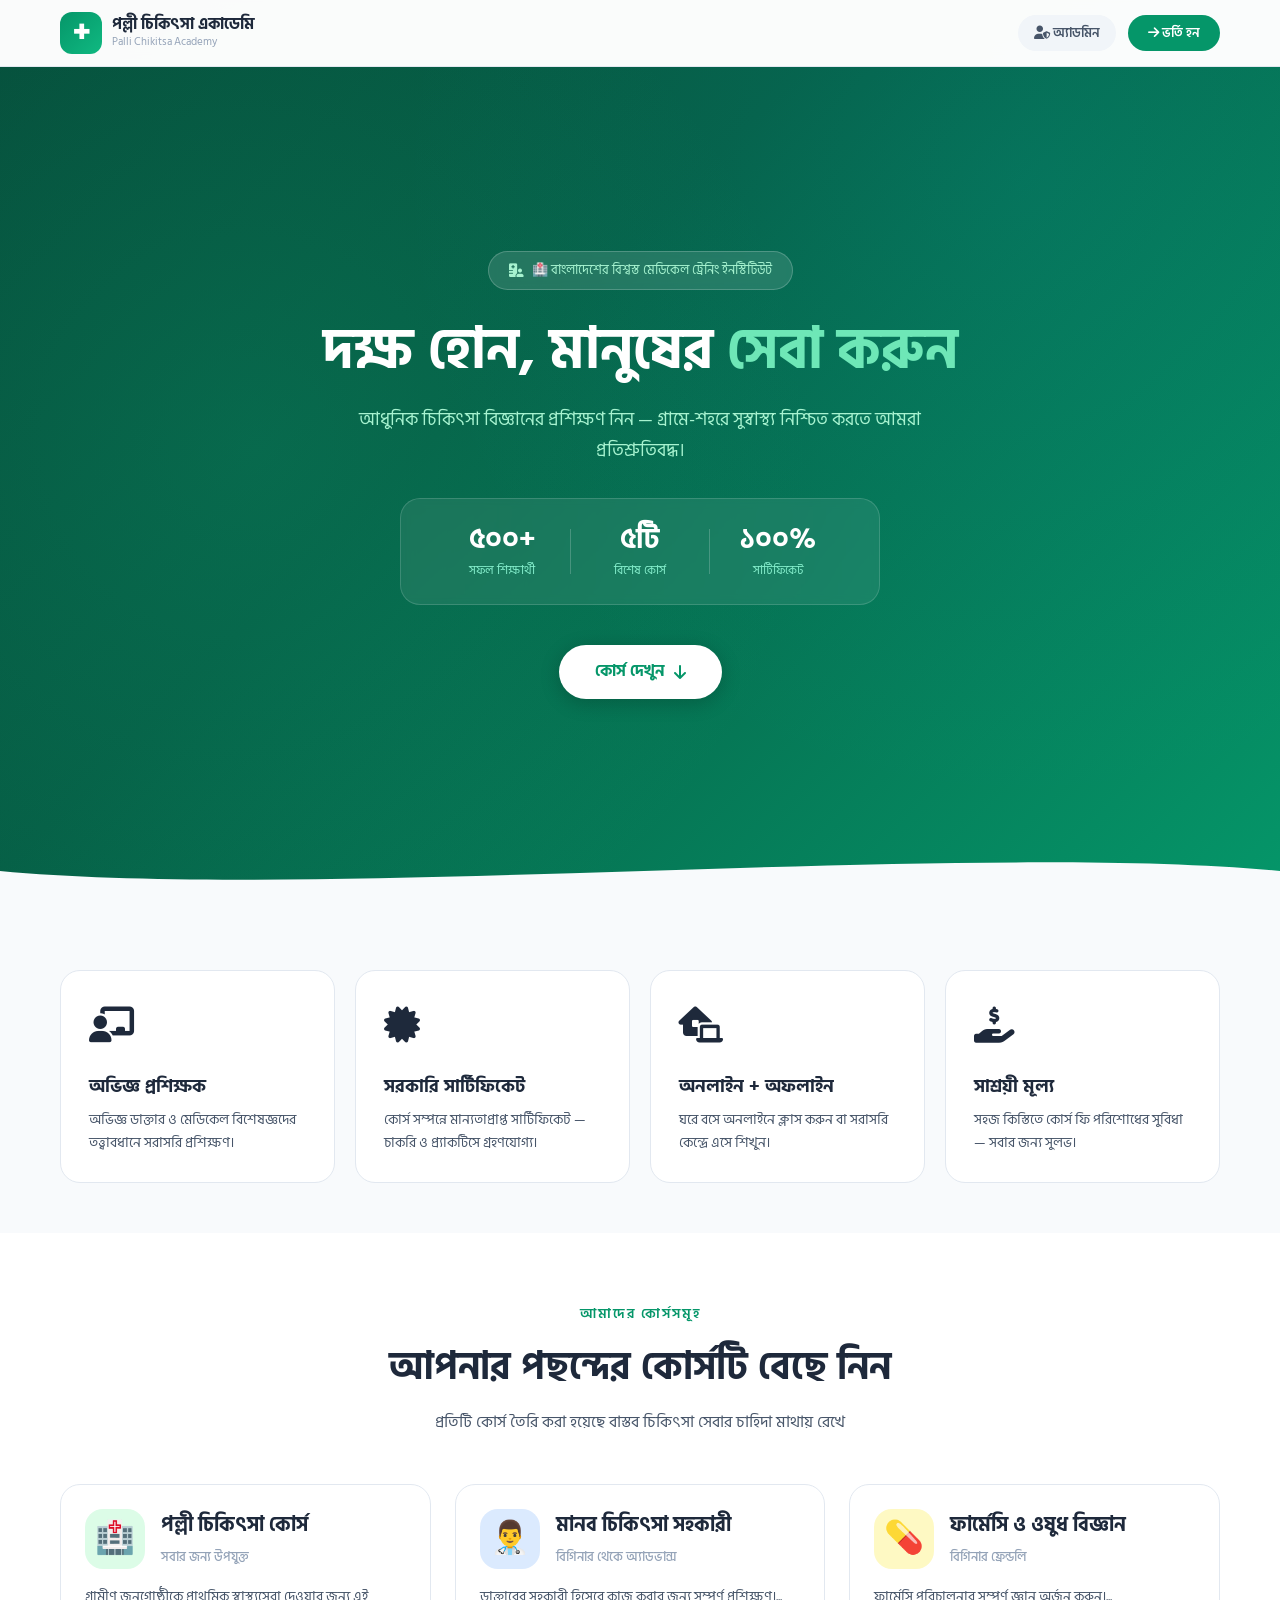
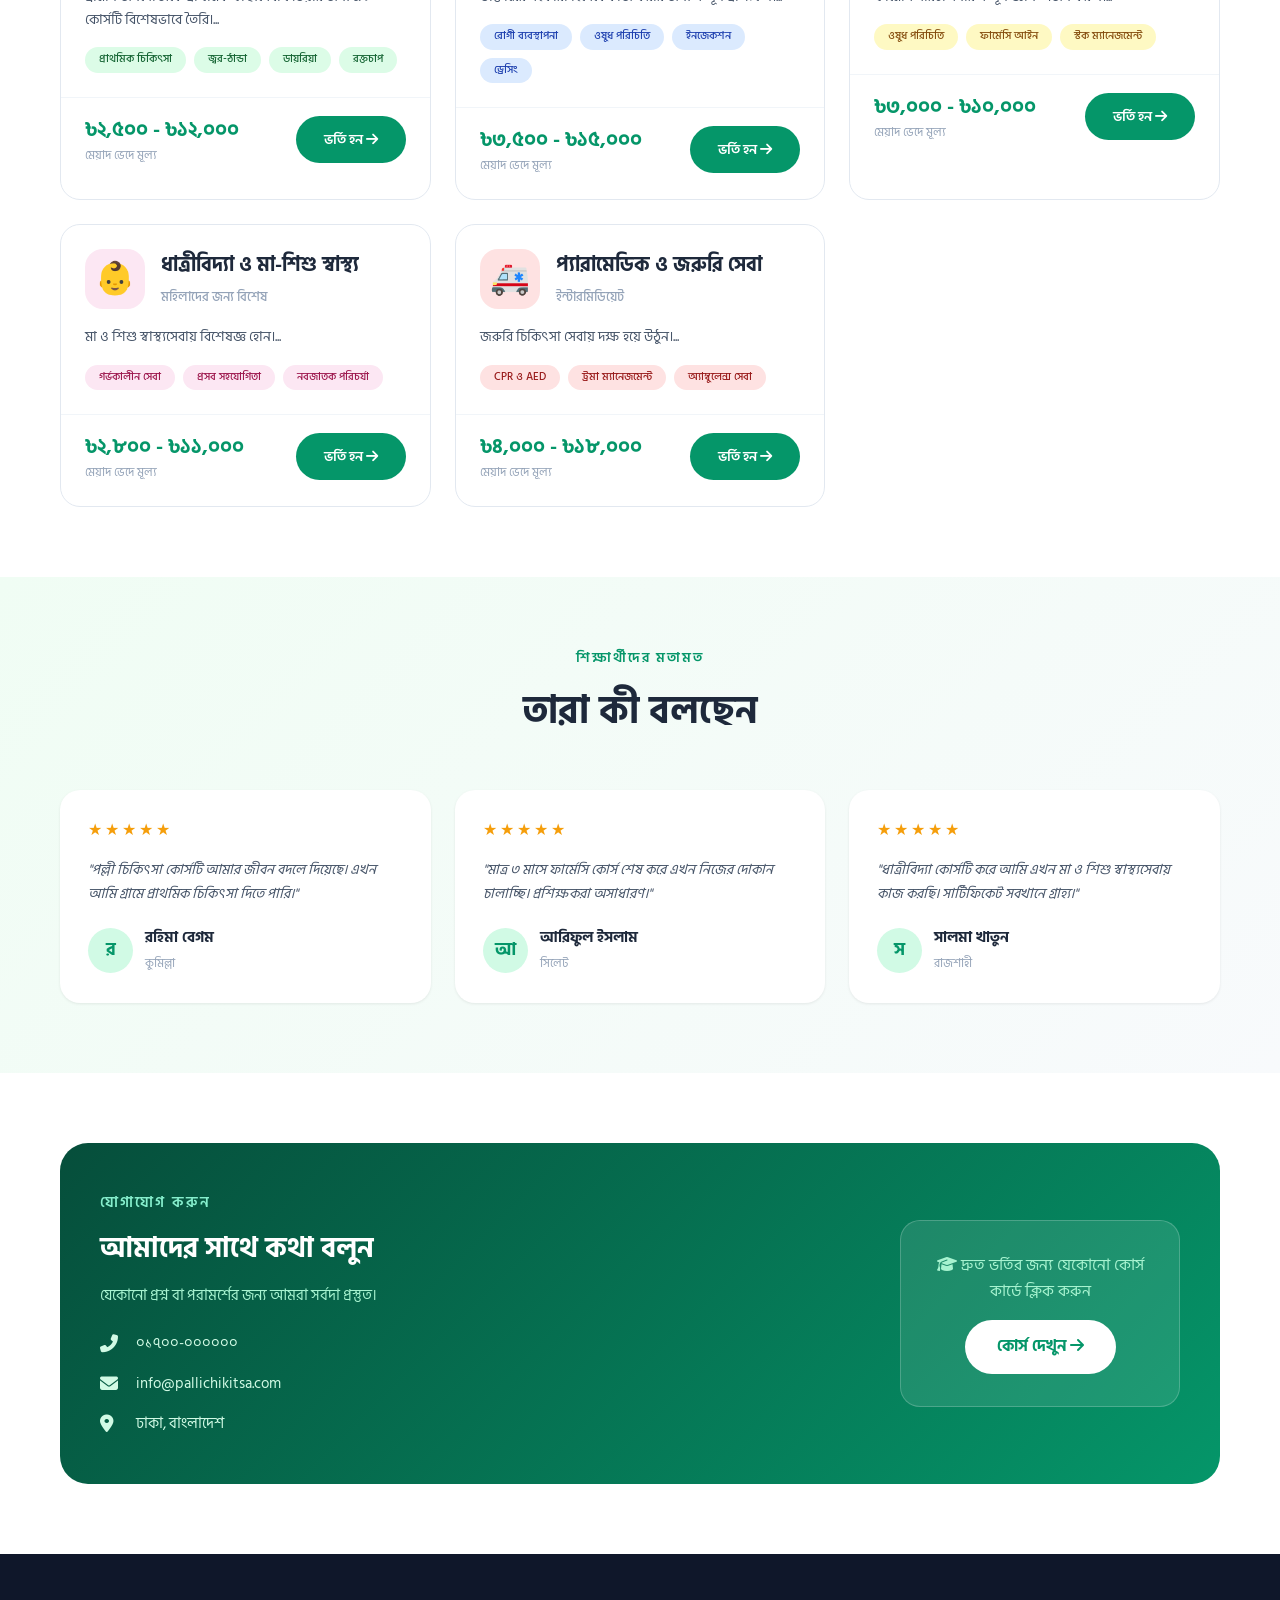
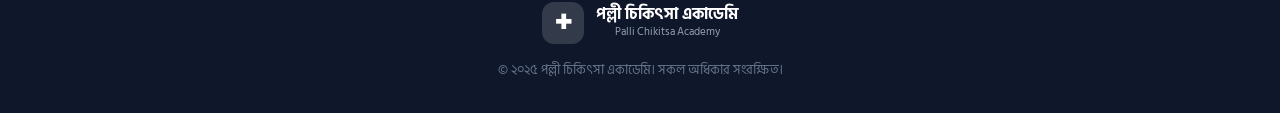
==== index.html @ 999f8461 "Update index.html" ====
<!DOCTYPE html>
<html lang="bn">
<head>
    <meta charset="UTF-8">
    <meta name="viewport" content="width=device-width, initial-scale=1.0, user-scalable=yes">
    <meta name="description" content="পল্লী চিকিৎসা একাডেমি — প্রফেশনাল মেডিকেল ট্রেনিং কোর্স">
    <title id="siteTitle">পল্লী চিকিৎসা একাডেমি | মেডিকেল ট্রেনিং কোর্স</title>
    <link rel="preconnect" href="https://fonts.googleapis.com">
    <link rel="preconnect" href="https://fonts.gstatic.com" crossorigin>
    <link href="https://fonts.googleapis.com/css2?family=Hind+Siliguri:wght@300;400;500;600;700&display=swap" rel="stylesheet">
    <link rel="stylesheet" href="https://cdnjs.cloudflare.com/ajax/libs/font-awesome/6.5.1/css/all.min.css">
    <style>
        * {
            margin: 0;
            padding: 0;
            box-sizing: border-box;
        }

        html {
            scroll-behavior: smooth;
        }

        body {
            font-family: 'Hind Siliguri', sans-serif;
            background: #f8fafc;
            color: #1e293b;
            line-height: 1.6;
        }

        :root {
            --primary: #059669;
            --primary-dark: #047857;
            --primary-light: #d1fae5;
            --accent: #0891b2;
            --text: #1e293b;
            --text-2: #475569;
            --text-3: #94a3b8;
            --border: #e2e8f0;
            --bg: #f8fafc;
            --white: #ffffff;
            --shadow-sm: 0 1px 3px rgba(0, 0, 0, 0.08);
            --shadow: 0 4px 16px rgba(0, 0, 0, 0.08);
            --shadow-lg: 0 16px 48px rgba(0, 0, 0, 0.12);
            --radius: 20px;
            --radius-sm: 12px;
        }

        .container {
            max-width: 1200px;
            margin: 0 auto;
            padding: 0 20px;
        }

        .nav {
            position: fixed;
            top: 0;
            left: 0;
            right: 0;
            z-index: 1000;
            background: rgba(255, 255, 255, 0.98);
            backdrop-filter: blur(12px);
            border-bottom: 1px solid var(--border);
            transition: all 0.3s;
        }

        .nav.scrolled {
            box-shadow: var(--shadow);
        }

        .nav-inner {
            max-width: 1200px;
            margin: 0 auto;
            padding: 12px 20px;
            display: flex;
            align-items: center;
            justify-content: space-between;
        }

        .nav-logo {
            display: flex;
            align-items: center;
            gap: 10px;
        }

        .logo-icon {
            width: 42px;
            height: 42px;
            background: linear-gradient(135deg, var(--primary), var(--primary-dark));
            color: #fff;
            border-radius: 12px;
            display: flex;
            align-items: center;
            justify-content: center;
            font-size: 20px;
            font-weight: 700;
        }

        .logo-title {
            font-size: 16px;
            font-weight: 700;
            color: var(--text);
            line-height: 1.2;
        }

        .logo-sub {
            font-size: 11px;
            color: var(--text-3);
        }

        .nav-buttons {
            display: flex;
            gap: 12px;
            align-items: center;
        }

        .admin-link {
            background: #f1f5f9;
            color: #475569;
            padding: 8px 16px;
            border-radius: 40px;
            font-size: 13px;
            font-weight: 600;
            transition: all 0.2s;
            text-decoration: none;
        }

        .admin-link:hover {
            background: #e2e8f0;
        }

        .nav-cta {
            background: var(--primary);
            color: #fff;
            padding: 8px 20px;
            border-radius: 40px;
            font-size: 13px;
            font-weight: 600;
            transition: all 0.2s;
            text-decoration: none;
        }

        .nav-cta:hover {
            background: var(--primary-dark);
            transform: translateY(-2px);
        }

        .hero {
            position: relative;
            background: linear-gradient(135deg, #064e3b 0%, #065f46 40%, var(--primary) 100%);
            padding: 130px 0 80px;
            overflow: hidden;
            min-height: 100vh;
            display: flex;
            align-items: center;
        }

        .hero-bg {
            position: absolute;
            inset: 0;
            background-image: radial-gradient(circle at 20% 50%, rgba(16, 185, 129, 0.15) 0%, transparent 50%),
                              radial-gradient(circle at 80% 20%, rgba(6, 182, 212, 0.1) 0%, transparent 50%);
        }

        .hero-content {
            position: relative;
            z-index: 1;
            text-align: center;
        }

        .hero-badge {
            display: inline-flex;
            align-items: center;
            gap: 8px;
            background: rgba(255, 255, 255, 0.12);
            color: #a7f3d0;
            font-size: 13px;
            padding: 8px 20px;
            border-radius: 50px;
            border: 1px solid rgba(255, 255, 255, 0.2);
            margin-bottom: 28px;
            backdrop-filter: blur(4px);
        }

        .hero-title {
            font-size: clamp(32px, 8vw, 56px);
            font-weight: 700;
            color: #fff;
            line-height: 1.2;
            margin-bottom: 20px;
        }

        .highlight {
            color: #6ee7b7;
            position: relative;
            display: inline-block;
        }

        .hero-desc {
            font-size: clamp(16px, 2.5vw, 18px);
            color: #a7f3d0;
            max-width: 600px;
            margin: 0 auto 32px;
            line-height: 1.7;
        }

        .hero-stats {
            display: flex;
            align-items: center;
            justify-content: center;
            gap: 0;
            margin-bottom: 40px;
            background: rgba(255, 255, 255, 0.08);
            border: 1px solid rgba(255, 255, 255, 0.15);
            border-radius: var(--radius);
            padding: 24px 32px;
            max-width: 480px;
            margin-left: auto;
            margin-right: auto;
            backdrop-filter: blur(4px);
        }

        .stat {
            text-align: center;
            flex: 1;
        }

        .stat-num {
            display: block;
            font-size: 28px;
            font-weight: 800;
            color: #fff;
            line-height: 1.2;
        }

        .stat-label {
            display: block;
            font-size: 12px;
            color: #86efcd;
            margin-top: 4px;
        }

        .stat-divider {
            width: 1px;
            height: 45px;
            background: rgba(255, 255, 255, 0.2);
        }

        .btn-hero {
            display: inline-flex;
            align-items: center;
            gap: 10px;
            background: #fff;
            color: var(--primary-dark);
            padding: 14px 36px;
            border-radius: 50px;
            font-size: 16px;
            font-weight: 700;
            transition: all 0.3s;
            box-shadow: 0 4px 20px rgba(0, 0, 0, 0.2);
            text-decoration: none;
        }

        .btn-hero:hover {
            transform: translateY(-3px);
            box-shadow: 0 8px 32px rgba(0, 0, 0, 0.25);
        }

        .hero-wave {
            position: absolute;
            bottom: -1px;
            left: 0;
            right: 0;
        }

        .hero-wave svg {
            display: block;
            width: 100%;
            height: 60px;
        }

        .why-section {
            background: #f8fafc;
            padding: 70px 0 50px;
        }

        .why-grid {
            display: grid;
            grid-template-columns: repeat(2, 1fr);
            gap: 20px;
        }

        .why-card {
            background: var(--white);
            border: 1px solid var(--border);
            border-radius: var(--radius);
            padding: 28px;
            transition: all 0.3s;
        }

        .why-card:hover {
            transform: translateY(-5px);
            box-shadow: var(--shadow);
            border-color: var(--primary-light);
        }

        .why-icon {
            font-size: 36px;
            margin-bottom: 16px;
        }

        .why-card h3 {
            font-size: 18px;
            font-weight: 700;
            margin-bottom: 8px;
        }

        .why-card p {
            font-size: 14px;
            color: var(--text-2);
            line-height: 1.6;
        }

        .courses-section {
            padding: 70px 0;
            background: var(--white);
        }

        .section-header {
            text-align: center;
            margin-bottom: 48px;
        }

        .section-label {
            font-size: 14px;
            font-weight: 600;
            color: var(--primary);
            text-transform: uppercase;
            letter-spacing: 2px;
            margin-bottom: 12px;
        }

        .section-title {
            font-size: clamp(28px, 5vw, 38px);
            font-weight: 700;
            color: var(--text);
            margin-bottom: 12px;
        }

        .section-desc {
            font-size: 16px;
            color: var(--text-2);
            max-width: 550px;
            margin: 0 auto;
        }

        .courses-grid {
            display: grid;
            grid-template-columns: 1fr;
            gap: 24px;
        }

        .course-card {
            background: var(--white);
            border: 1px solid var(--border);
            border-radius: var(--radius);
            overflow: hidden;
            transition: all 0.3s;
            cursor: pointer;
            position: relative;
        }

        .course-card:hover {
            transform: translateY(-6px);
            box-shadow: var(--shadow-lg);
            border-color: var(--primary);
        }

        .cc-top {
            padding: 24px 24px 0;
            display: flex;
            align-items: flex-start;
            gap: 16px;
        }

        .cc-icon {
            width: 60px;
            height: 60px;
            border-radius: 18px;
            display: flex;
            align-items: center;
            justify-content: center;
            font-size: 32px;
            flex-shrink: 0;
        }

        .cc-info h3 {
            font-size: 20px;
            font-weight: 700;
            margin-bottom: 6px;
        }

        .cc-level {
            font-size: 13px;
            color: var(--text-3);
            font-weight: 500;
        }

        .cc-body {
            padding: 16px 24px;
        }

        .cc-desc {
            font-size: 14px;
            color: var(--text-2);
            line-height: 1.65;
            margin-bottom: 16px;
        }

        .cc-tags {
            display: flex;
            flex-wrap: wrap;
            gap: 8px;
            margin-bottom: 8px;
        }

        .cc-tag {
            font-size: 11px;
            font-weight: 500;
            padding: 4px 14px;
            border-radius: 50px;
        }

        .cc-footer {
            padding: 16px 24px 24px;
            display: flex;
            align-items: center;
            justify-content: space-between;
            border-top: 1px solid #f1f5f9;
        }

        .cc-price {
            font-size: 20px;
            font-weight: 800;
            color: var(--primary-dark);
        }

        .cc-price-range {
            font-size: 12px;
            color: var(--text-3);
        }

        .cc-enroll {
            background: var(--primary);
            color: #fff;
            border: none;
            padding: 12px 28px;
            border-radius: 50px;
            font-size: 14px;
            font-weight: 600;
            cursor: pointer;
            font-family: inherit;
            transition: all 0.2s;
        }

        .cc-enroll:hover {
            background: var(--primary-dark);
            transform: scale(1.02);
        }

        .testimonials-section {
            background: linear-gradient(135deg, #f0fdf4, #f8fafc);
            padding: 70px 0;
        }

        .testimonials-grid {
            display: grid;
            grid-template-columns: 1fr;
            gap: 24px;
        }

        .tcard {
            background: var(--white);
            border-radius: var(--radius);
            padding: 28px;
            box-shadow: var(--shadow-sm);
            transition: all 0.3s;
        }

        .tcard:hover {
            transform: translateY(-3px);
            box-shadow: var(--shadow);
        }

        .tcard-stars {
            color: #f59e0b;
            font-size: 16px;
            margin-bottom: 14px;
            letter-spacing: 3px;
        }

        .tcard p {
            font-size: 14px;
            color: var(--text-2);
            line-height: 1.7;
            margin-bottom: 20px;
            font-style: italic;
        }

        .tcard-author {
            display: flex;
            align-items: center;
            gap: 12px;
        }

        .tcard-avatar {
            width: 45px;
            height: 45px;
            background: var(--primary-light);
            color: var(--primary-dark);
            border-radius: 50%;
            display: flex;
            align-items: center;
            justify-content: center;
            font-size: 18px;
            font-weight: 700;
        }

        .tcard-author b {
            display: block;
            font-size: 15px;
            color: var(--text);
        }

        .tcard-author span {
            font-size: 12px;
            color: var(--text-3);
        }

        .contact-section {
            padding: 70px 0;
            background: var(--white);
        }

        .contact-box {
            background: linear-gradient(135deg, #064e3b, var(--primary));
            border-radius: 28px;
            padding: 48px 40px;
            display: flex;
            flex-direction: column;
            gap: 32px;
        }

        .contact-info h2 {
            font-size: 28px;
            font-weight: 700;
            color: #fff;
            margin: 12px 0 12px;
        }

        .contact-info > p {
            font-size: 15px;
            color: #a7f3d0;
        }

        .contact-items {
            margin-top: 24px;
            display: flex;
            flex-direction: column;
            gap: 16px;
        }

        .contact-item {
            display: flex;
            align-items: center;
            gap: 12px;
            color: #d1fae5;
            font-size: 15px;
        }

        .contact-item i {
            width: 24px;
            font-size: 18px;
        }

        .contact-form-box {
            background: rgba(255, 255, 255, 0.1);
            border: 1px solid rgba(255, 255, 255, 0.2);
            border-radius: var(--radius);
            padding: 32px;
            text-align: center;
        }

        .contact-form-box p {
            color: #a7f3d0;
            margin-bottom: 16px;
        }

        .btn-contact {
            display: inline-block;
            background: #fff;
            color: var(--primary-dark);
            padding: 14px 32px;
            border-radius: 50px;
            font-size: 16px;
            font-weight: 700;
            transition: all 0.2s;
            text-decoration: none;
        }

        .btn-contact:hover {
            transform: scale(1.03);
            box-shadow: 0 4px 12px rgba(0,0,0,0.15);
        }

        .footer {
            background: #0f172a;
            padding: 48px 0 32px;
            text-align: center;
        }

        .footer-logo {
            display: flex;
            align-items: center;
            justify-content: center;
            gap: 12px;
            margin-bottom: 16px;
        }

        .footer-copy {
            font-size: 13px;
            color: #64748b;
        }

        .modal-overlay {
            display: none;
            position: fixed;
            inset: 0;
            background: rgba(15, 23, 42, 0.75);
            z-index: 99999;
            align-items: center;
            justify-content: center;
            backdrop-filter: blur(5px);
        }

        .modal-overlay.active {
            display: flex;
        }

        .modal-box {
            background: var(--white);
            border-radius: 32px;
            width: 90%;
            max-width: 550px;
            max-height: 90vh;
            overflow-y: auto;
            animation: slideUp 0.3s cubic-bezier(0.34, 1.56, 0.64, 1);
        }

        @keyframes slideUp {
            from {
                opacity: 0;
                transform: translateY(50px);
            }
            to {
                opacity: 1;
                transform: translateY(0);
            }
        }

        .modal-close {
            position: sticky;
            top: 12px;
            float: right;
            margin: 12px 12px 0 0;
            background: #f1f5f9;
            border: none;
            width: 36px;
            height: 36px;
            border-radius: 50%;
            cursor: pointer;
            font-size: 16px;
            display: flex;
            align-items: center;
            justify-content: center;
        }

        .modal-header {
            display: flex;
            align-items: center;
            gap: 16px;
            padding: 20px 24px 0;
        }

        .modal-icon {
            width: 56px;
            height: 56px;
            border-radius: 18px;
            display: flex;
            align-items: center;
            justify-content: center;
            font-size: 30px;
        }

        .modal-header h2 {
            font-size: 20px;
            font-weight: 700;
        }

        .modal-header p {
            font-size: 13px;
            color: var(--text-3);
        }

        .modal-body {
            padding: 0 24px 28px;
        }

        .modal-detail {
            background: #f0fdf4;
            border: 1px solid #bbf7d0;
            border-radius: 20px;
            padding: 20px;
            margin-bottom: 24px;
        }

        .md-desc {
            font-size: 14px;
            line-height: 1.7;
            margin-bottom: 16px;
        }

        .md-stats {
            display: grid;
            grid-template-columns: 1fr 1fr;
            gap: 12px;
            margin-bottom: 16px;
        }

        .md-stat {
            background: white;
            border-radius: 14px;
            padding: 10px 14px;
        }

        .md-stat label {
            font-size: 11px;
            color: var(--text-3);
            display: block;
        }

        .md-stat span {
            font-size: 14px;
            font-weight: 600;
        }

        .plan-selector {
            margin: 16px 0;
        }

        .plan-selector label {
            font-size: 14px;
            font-weight: 600;
            display: block;
            margin-bottom: 8px;
        }

        .plan-dropdown {
            width: 100%;
            padding: 14px;
            border: 1.5px solid var(--border);
            border-radius: 16px;
            font-family: inherit;
            font-size: 14px;
        }

        .plan-dropdown:focus {
            border-color: var(--primary);
            outline: none;
        }

        .price-highlight {
            background: var(--primary-light);
            padding: 8px 16px;
            border-radius: 40px;
            font-size: 13px;
            font-weight: 600;
            color: var(--primary-dark);
            display: inline-block;
            margin-top: 10px;
        }

        .md-topics {
            display: flex;
            flex-wrap: wrap;
            gap: 8px;
            margin-top: 12px;
        }

        .md-topic {
            font-size: 11px;
            font-weight: 500;
            padding: 4px 14px;
            border-radius: 50px;
            background: #dcfce7;
            color: #166534;
        }

        .form-heading {
            font-size: 18px;
            font-weight: 700;
            margin-bottom: 20px;
            padding-bottom: 12px;
            border-bottom: 2px solid var(--border);
        }

        .form-grid {
            display: grid;
            grid-template-columns: 1fr 1fr;
            gap: 14px;
        }

        .fg {
            margin-bottom: 16px;
        }

        .fg label {
            display: block;
            font-size: 13px;
            font-weight: 600;
            margin-bottom: 6px;
        }

        .req {
            color: #ef4444;
        }

        .fg input, .fg select, .fg textarea {
            width: 100%;
            padding: 12px 16px;
            border: 1.5px solid var(--border);
            border-radius: 14px;
            font-family: inherit;
            font-size: 14px;
            transition: all 0.2s;
        }

        .fg input:focus, .fg select:focus, .fg textarea:focus {
            border-color: var(--primary);
            outline: none;
            box-shadow: 0 0 0 3px rgba(5, 150, 105, 0.1);
        }

        .fg textarea {
            height: 90px;
            resize: vertical;
        }

        .btn-submit {
            width: 100%;
            padding: 14px;
            background: linear-gradient(135deg, var(--primary), var(--primary-dark));
            color: white;
            border: none;
            border-radius: 40px;
            font-size: 16px;
            font-weight: 700;
            cursor: pointer;
            transition: all 0.2s;
            margin-top: 8px;
        }

        .btn-submit:hover {
            transform: translateY(-1px);
            box-shadow: 0 4px 12px rgba(5, 150, 105, 0.3);
        }

        .form-note {
            font-size: 12px;
            color: var(--text-3);
            text-align: center;
            margin-top: 12px;
        }

        .modal-success {
            display: none;
            text-align: center;
            padding: 48px 24px;
        }

        .success-circle {
            width: 80px;
            height: 80px;
            background: #dcfce7;
            border-radius: 50%;
            margin: 0 auto 20px;
            display: flex;
            align-items: center;
            justify-content: center;
            font-size: 40px;
            color: var(--primary);
        }

        .modal-success h3 {
            font-size: 24px;
            font-weight: 700;
            margin-bottom: 12px;
        }

        .btn-close-success {
            margin-top: 24px;
            padding: 12px 32px;
            background: var(--primary);
            color: white;
            border: none;
            border-radius: 40px;
            cursor: pointer;
            font-weight: 600;
        }

        @media (min-width: 640px) {
            .why-grid { grid-template-columns: repeat(2, 1fr); }
            .courses-grid { grid-template-columns: repeat(2, 1fr); }
            .testimonials-grid { grid-template-columns: repeat(2, 1fr); }
        }

        @media (min-width: 1024px) {
            .why-grid { grid-template-columns: repeat(4, 1fr); }
            .courses-grid { grid-template-columns: repeat(3, 1fr); }
            .testimonials-grid { grid-template-columns: repeat(3, 1fr); }
            .contact-box { flex-direction: row; align-items: center; }
            .contact-info { flex: 1; }
            .contact-form-box { flex: 0 0 280px; }
        }

        @keyframes fadeInUp {
            from {
                opacity: 0;
                transform: translateY(30px);
            }
            to {
                opacity: 1;
                transform: translateY(0);
            }
        }

        .course-card {
            animation: fadeInUp 0.5s ease forwards;
        }
    </style>
</head>
<body>

    <nav class="nav" id="nav">
        <div class="nav-inner">
            <div class="nav-logo">
                <div class="logo-icon" id="logoIcon">✚</div>
                <div>
                    <div class="logo-title" id="siteNameBn">পল্লী চিকিৎসা একাডেমি</div>
                    <div class="logo-sub" id="siteNameEn">Palli Chikitsa Academy</div>
                </div>
            </div>
            <div class="nav-buttons">
                <a href="admin.html" class="admin-link"><i class="fas fa-user-shield"></i> অ্যাডমিন</a>
                <a href="#courses" class="nav-cta"><i class="fas fa-arrow-right"></i> ভর্তি হন</a>
            </div>
        </div>
    </nav>

    <section class="hero" id="heroSection">
        <div class="hero-bg"></div>
        <div class="container hero-content">
            <div class="hero-badge" id="heroBadge">
                <i class="fas fa-hospital-user"></i> 🏥 বাংলাদেশের বিশ্বস্ত মেডিকেল ট্রেনিং ইনস্টিটিউট
            </div>
            <h1 class="hero-title" id="heroTitle">দক্ষ হোন, মানুষের <span class="highlight" id="heroHighlight">সেবা করুন</span></h1>
            <p class="hero-desc" id="heroDesc">আধুনিক চিকিৎসা বিজ্ঞানের প্রশিক্ষণ নিন — গ্রামে-শহরে সুস্বাস্থ্য নিশ্চিত করতে আমরা প্রতিশ্রুতিবদ্ধ।</p>
            <div class="hero-stats">
                <div class="stat"><span class="stat-num" id="statStudents">৫০০+</span><span class="stat-label">সফল শিক্ষার্থী</span></div>
                <div class="stat-divider"></div>
                <div class="stat"><span class="stat-num" id="statCoursesCount">৫টি</span><span class="stat-label">বিশেষ কোর্স</span></div>
                <div class="stat-divider"></div>
                <div class="stat"><span class="stat-num" id="statCertificate">১০০%</span><span class="stat-label">সার্টিফিকেট</span></div>
            </div>
            <a href="#courses" class="btn-hero">কোর্স দেখুন <i class="fas fa-arrow-down"></i></a>
        </div>
        <div class="hero-wave">
            <svg viewBox="0 0 1440 80" preserveAspectRatio="none">
                <path d="M0,40 C360,80 1080,0 1440,40 L1440,80 L0,80 Z" fill="#f8fafc"></path>
            </svg>
        </div>
    </section>

    <section class="why-section">
        <div class="container">
            <div class="why-grid">
                <div class="why-card"><div class="why-icon"><i class="fas fa-chalkboard-user"></i></div><h3>অভিজ্ঞ প্রশিক্ষক</h3><p>অভিজ্ঞ ডাক্তার ও মেডিকেল বিশেষজ্ঞদের তত্ত্বাবধানে সরাসরি প্রশিক্ষণ।</p></div>
                <div class="why-card"><div class="why-icon"><i class="fas fa-certificate"></i></div><h3>সরকারি সার্টিফিকেট</h3><p>কোর্স সম্পন্নে মান্যতাপ্রাপ্ত সার্টিফিকেট — চাকরি ও প্র্যাকটিসে গ্রহণযোগ্য।</p></div>
                <div class="why-card"><div class="why-icon"><i class="fas fa-laptop-house"></i></div><h3>অনলাইন + অফলাইন</h3><p>ঘরে বসে অনলাইনে ক্লাস করুন বা সরাসরি কেন্দ্রে এসে শিখুন।</p></div>
                <div class="why-card"><div class="why-icon"><i class="fas fa-hand-holding-usd"></i></div><h3>সাশ্রয়ী মূল্য</h3><p>সহজ কিস্তিতে কোর্স ফি পরিশোধের সুবিধা — সবার জন্য সুলভ।</p></div>
            </div>
        </div>
    </section>

    <section class="courses-section" id="courses">
        <div class="container">
            <div class="section-header">
                <p class="section-label">আমাদের কোর্সসমূহ</p>
                <h2 class="section-title">আপনার পছন্দের কোর্সটি বেছে নিন</h2>
                <p class="section-desc">প্রতিটি কোর্স তৈরি করা হয়েছে বাস্তব চিকিৎসা সেবার চাহিদা মাথায় রেখে</p>
            </div>
            <div class="courses-grid" id="coursesGrid"></div>
        </div>
    </section>

    <section class="testimonials-section">
        <div class="container">
            <div class="section-header">
                <p class="section-label">শিক্ষার্থীদের মতামত</p>
                <h2 class="section-title">তারা কী বলছেন</h2>
            </div>
            <div class="testimonials-grid">
                <div class="tcard"><div class="tcard-stars">★★★★★</div><p>"পল্লী চিকিৎসা কোর্সটি আমার জীবন বদলে দিয়েছে। এখন আমি গ্রামে প্রাথমিক চিকিৎসা দিতে পারি।"</p><div class="tcard-author"><div class="tcard-avatar">র</div><div><b>রহিমা বেগম</b><span>কুমিল্লা</span></div></div></div>
                <div class="tcard"><div class="tcard-stars">★★★★★</div><p>"মাত্র ৩ মাসে ফার্মেসি কোর্স শেষ করে এখন নিজের দোকান চালাচ্ছি। প্রশিক্ষকরা অসাধারণ।"</p><div class="tcard-author"><div class="tcard-avatar">আ</div><div><b>আরিফুল ইসলাম</b><span>সিলেট</span></div></div></div>
                <div class="tcard"><div class="tcard-stars">★★★★★</div><p>"ধাত্রীবিদ্যা কোর্সটি করে আমি এখন মা ও শিশু স্বাস্থ্যসেবায় কাজ করছি। সার্টিফিকেট সবখানে গ্রাহ্য।"</p><div class="tcard-author"><div class="tcard-avatar">স</div><div><b>সালমা খাতুন</b><span>রাজশাহী</span></div></div></div>
            </div>
        </div>
    </section>

    <section class="contact-section" id="contact">
        <div class="container">
            <div class="contact-box">
                <div class="contact-info">
                    <p class="section-label" style="color:#86efcd">যোগাযোগ করুন</p>
                    <h2>আমাদের সাথে কথা বলুন</h2>
                    <p>যেকোনো প্রশ্ন বা পরামর্শের জন্য আমরা সর্বদা প্রস্তুত।</p>
                    <div class="contact-items">
                        <div class="contact-item"><i class="fas fa-phone-alt"></i><span id="contactPhone">০১৭০০-০০০০০০</span></div>
                        <div class="contact-item"><i class="fas fa-envelope"></i><span id="contactEmail">info@pallichikitsa.com</span></div>
                        <div class="contact-item"><i class="fas fa-map-marker-alt"></i><span id="contactAddress">ঢাকা, বাংলাদেশ</span></div>
                    </div>
                </div>
                <div class="contact-form-box">
                    <p><i class="fas fa-graduation-cap"></i> দ্রুত ভর্তির জন্য যেকোনো কোর্স কার্ডে ক্লিক করুন</p>
                    <a href="#courses" class="btn-contact">কোর্স দেখুন <i class="fas fa-arrow-right"></i></a>
                </div>
            </div>
        </div>
    </section>

    <footer class="footer">
        <div class="container">
            <div class="footer-logo">
                <div class="logo-icon" style="background:rgba(255,255,255,0.15)" id="footerLogoIcon">✚</div>
                <div>
                    <div class="logo-title" style="color:#fff" id="footerSiteName">পল্লী চিকিৎসা একাডেমি</div>
                    <div class="logo-sub" style="color:#94a3b8" id="footerSiteNameEn">Palli Chikitsa Academy</div>
                </div>
            </div>
            <p class="footer-copy">© ২০২৫ পল্লী চিকিৎসা একাডেমি। সকল অধিকার সংরক্ষিত।</p>
        </div>
    </footer>

    <div class="modal-overlay" id="modalOverlay">
        <div class="modal-box">
            <button class="modal-close" id="modalClose"><i class="fas fa-times"></i></button>
            <div class="modal-header">
                <div class="modal-icon" id="modalIcon"></div>
                <div>
                    <h2 id="modalTitle"></h2>
                    <p id="modalMeta"></p>
                </div>
            </div>
            <div class="modal-body">
                <div class="modal-detail" id="modalDetail"></div>
                <div id="modalFormWrap">
                    <h3 class="form-heading"><i class="fas fa-pen-alt"></i> ভর্তির আবেদন করুন</h3>
                    <div class="form-grid">
                        <div class="fg">
                            <label>পূর্ণ নাম <span class="req">*</span></label>
                            <input type="text" id="fName" placeholder="আপনার সম্পূর্ণ নাম">
                        </div>
                        <div class="fg">
                            <label>ফোন নম্বর <span class="req">*</span></label>
                            <input type="tel" id="fPhone" placeholder="01XXXXXXXXX">
                        </div>
                    </div>
                    <div class="fg">
                        <label>ঠিকানা <span class="req">*</span></label>
                        <input type="text" id="fAddress" placeholder="জেলা / উপজেলা / গ্রাম">
                    </div>
                    <div class="fg">
                        <label>কোনো প্রশ্ন (ঐচ্ছিক)</label>
                        <textarea id="fMessage" placeholder="আপনার কোনো প্রশ্ন থাকলে লিখুন..."></textarea>
                    </div>
                    <button class="btn-submit" id="btnSubmit"><i class="fas fa-paper-plane"></i> আবেদন জমা দিন</button>
                    <p class="form-note"><i class="fas fa-lock"></i> আপনার তথ্য সম্পূর্ণ নিরাপদ ও গোপনীয়।</p>
                </div>
                <div class="modal-success" id="modalSuccess">
                    <div class="success-circle"><i class="fas fa-check"></i></div>
                    <h3>আবেদন সফল!</h3>
                    <p>আমরা শীঘ্রই আপনার সাথে যোগাযোগ করব।<br>ধন্যবাদ আপনার আগ্রহের জন্য।</p>
                    <button class="btn-close-success" id="customCloseBtn">ঠিক আছে</button>
                </div>
            </div>
        </div>
    </div>

    <script>
        // ==================== গুগল স্ক্রিপ্ট URL ====================
        var SCRIPT_URL = "https://script.google.com/macros/s/YOUR_DEPLOYED_ID/exec";

        // ==================== সাইট সেটিংস লোড ====================
        let siteSettings = {
            siteNameBn: "পল্লী চিকিৎসা একাডেমি",
            siteNameEn: "Palli Chikitsa Academy",
            logoIcon: "✚",
            logoBgColor: "#059669",
            heroBadge: "🏥 বাংলাদেশের বিশ্বস্ত মেডিকেল ট্রেনিং ইনস্টিটিউট",
            heroTitleLine1: "দক্ষ হোন, মানুষের",
            heroTitleHighlight: "সেবা করুন",
            heroDesc: "আধুনিক চিকিৎসা বিজ্ঞানের প্রশিক্ষণ নিন — গ্রামে-শহরে সুস্বাস্থ্য নিশ্চিত করতে আমরা প্রতিশ্রুতিবদ্ধ।",
            contactPhone: "০১৭০০-০০০০০০",
            contactEmail: "info@pallichikitsa.com",
            contactAddress: "ঢাকা, বাংলাদেশ",
            statStudents: "৫০০+",
            statCoursesCount: "৫টি",
            statCertificate: "১০০%",
            primaryColor: "#059669",
            secondaryColor: "#10b981"
        };

        function loadSiteSettings() {
            const stored = localStorage.getItem('palli_site_settings');
            if (stored && stored !== "undefined") {
                try {
                    const parsed = JSON.parse(stored);
                    if (parsed && Object.keys(parsed).length > 0) {
                        siteSettings = parsed;
                    }
                } catch(e) {}
            }
            applySiteSettings();
        }

        function applySiteSettings() {
            const logoIcon = document.getElementById('logoIcon');
            if (logoIcon) {
                logoIcon.innerHTML = siteSettings.logoIcon;
                logoIcon.style.background = `linear-gradient(135deg, ${siteSettings.primaryColor}, ${siteSettings.secondaryColor})`;
            }
            const siteNameBn = document.getElementById('siteNameBn');
            if (siteNameBn) siteNameBn.innerText = siteSettings.siteNameBn;
            const siteNameEn = document.getElementById('siteNameEn');
            if (siteNameEn) siteNameEn.innerText = siteSettings.siteNameEn;
            const footerLogoIcon = document.getElementById('footerLogoIcon');
            if (footerLogoIcon) footerLogoIcon.innerHTML = siteSettings.logoIcon;
            const footerSiteName = document.getElementById('footerSiteName');
            if (footerSiteName) footerSiteName.innerText = siteSettings.siteNameBn;
            const footerSiteNameEn = document.getElementById('footerSiteNameEn');
            if (footerSiteNameEn) footerSiteNameEn.innerText = siteSettings.siteNameEn;
            document.title = `${siteSettings.siteNameBn} | মেডিকেল ট্রেনিং কোর্স`;
            
            const heroBadge = document.getElementById('heroBadge');
            if (heroBadge) heroBadge.innerHTML = `<i class="fas fa-hospital-user"></i> ${siteSettings.heroBadge}`;
            const heroTitle = document.getElementById('heroTitle');
            if (heroTitle) heroTitle.innerHTML = `${siteSettings.heroTitleLine1} <span class="highlight">${siteSettings.heroTitleHighlight}</span>`;
            const heroDesc = document.getElementById('heroDesc');
            if (heroDesc) heroDesc.innerText = siteSettings.heroDesc;
            
            const statStudents = document.getElementById('statStudents');
            if (statStudents) statStudents.innerText = siteSettings.statStudents;
            const statCoursesCount = document.getElementById('statCoursesCount');
            if (statCoursesCount) statCoursesCount.innerText = siteSettings.statCoursesCount;
            const statCertificate = document.getElementById('statCertificate');
            if (statCertificate) statCertificate.innerText = siteSettings.statCertificate;
            
            const contactPhone = document.getElementById('contactPhone');
            if (contactPhone) contactPhone.innerText = siteSettings.contactPhone;
            const contactEmail = document.getElementById('contactEmail');
            if (contactEmail) contactEmail.innerText = siteSettings.contactEmail;
            const contactAddress = document.getElementById('contactAddress');
            if (contactAddress) contactAddress.innerText = siteSettings.contactAddress;
            
            document.documentElement.style.setProperty('--primary', siteSettings.primaryColor);
            document.documentElement.style.setProperty('--primary-dark', siteSettings.primaryColor);
            document.documentElement.style.setProperty('--secondary', siteSettings.secondaryColor);
            
            const heroSection = document.getElementById('heroSection');
            if (heroSection) {
                heroSection.style.background = `linear-gradient(135deg, #064e3b 0%, #065f46 40%, ${siteSettings.primaryColor} 100%)`;
            }
        }

        // ==================== কোর্সের ডেটা ====================
        let courses = [];
        let currentSelectedCourse = null;

        const defaultCourses = [
            { name: "পল্লী চিকিৎসা কোর্স", emoji: "🏥", iconBg: "#dcfce7", priceRange: "৳২,৫০০ - ৳১২,০০০", plans: [{ duration: "৩ মাস", price: "৳২,৫০০" }, { duration: "৬ মাস", price: "৳৫,৫০০" }, { duration: "১ বছর", price: "৳১২,০০০" }], level: "সবার জন্য উপযুক্ত", seats: "৪০ আসন", desc: "গ্রামীণ জনগোষ্ঠীকে প্রাথমিক স্বাস্থ্যসেবা দেওয়ার জন্য এই কোর্সটি বিশেষভাবে তৈরি।", topics: "প্রাথমিক চিকিৎসা, জ্বর-ঠান্ডা, ডায়রিয়া, রক্তচাপ", tagColor: "#166534", tagBg: "#dcfce7" },
            { name: "মানব চিকিৎসা সহকারী", emoji: "👨‍⚕️", iconBg: "#dbeafe", priceRange: "৳৩,৫০০ - ৳১৫,০০০", plans: [{ duration: "৩ মাস", price: "৳৩,৫০০" }, { duration: "৬ মাস", price: "৳৮,০০০" }, { duration: "১ বছর", price: "৳১৫,০০০" }], level: "বিগিনার থেকে অ্যাডভান্স", seats: "৩০ আসন", desc: "ডাক্তারের সহকারী হিসেবে কাজ করার জন্য সম্পূর্ণ প্রশিক্ষণ।", topics: "রোগী ব্যবস্থাপনা, ওষুধ পরিচিতি, ইনজেকশন, ড্রেসিং", tagColor: "#1e40af", tagBg: "#dbeafe" },
            { name: "ফার্মেসি ও ওষুধ বিজ্ঞান", emoji: "💊", iconBg: "#fef9c3", priceRange: "৳৩,০০০ - ৳১০,০০০", plans: [{ duration: "৩ মাস", price: "৳৩,০০০" }, { duration: "৬ মাস", price: "৳৬,৫০০" }, { duration: "১ বছর", price: "৳১০,০০০" }], level: "বিগিনার ফ্রেন্ডলি", seats: "৩৫ আসন", desc: "ফার্মেসি পরিচালনার সম্পূর্ণ জ্ঞান অর্জন করুন।", topics: "ওষুধ পরিচিতি, ফার্মেসি আইন, স্টক ম্যানেজমেন্ট", tagColor: "#854d0e", tagBg: "#fef9c3" },
            { name: "ধাত্রীবিদ্যা ও মা-শিশু স্বাস্থ্য", emoji: "👶", iconBg: "#fce7f3", priceRange: "৳২,৮০০ - ৳১১,০০০", plans: [{ duration: "৩ মাস", price: "৳২,৮০০" }, { duration: "৬ মাস", price: "৳৬,০০০" }, { duration: "১ বছর", price: "৳১১,০০০" }], level: "মহিলাদের জন্য বিশেষ", seats: "২৫ আসন", desc: "মা ও শিশু স্বাস্থ্যসেবায় বিশেষজ্ঞ হোন।", topics: "গর্ভকালীন সেবা, প্রসব সহযোগিতা, নবজাতক পরিচর্যা", tagColor: "#9d174d", tagBg: "#fce7f3" },
            { name: "প্যারামেডিক ও জরুরি সেবা", emoji: "🚑", iconBg: "#fee2e2", priceRange: "৳৪,০০০ - ৳১৮,০০০", plans: [{ duration: "৩ মাস", price: "৳৪,০০০" }, { duration: "৬ মাস", price: "৳৯,৫০০" }, { duration: "১ বছর", price: "৳১৮,০০০" }], level: "ইন্টারমিডিয়েট", seats: "২০ আসন", desc: "জরুরি চিকিৎসা সেবায় দক্ষ হয়ে উঠুন।", topics: "CPR ও AED, ট্রমা ম্যানেজমেন্ট, অ্যাম্বুলেন্স সেবা", tagColor: "#991b1b", tagBg: "#fee2e2" }
        ];

        function loadCoursesFromStorage() {
            const stored = localStorage.getItem('palli_courses_live');
            if (stored && stored !== "undefined") {
                try {
                    const parsed = JSON.parse(stored);
                    if (Array.isArray(parsed) && parsed.length > 0) {
                        courses = parsed;
                        renderCourses();
                        return;
                    }
                } catch(e) {}
            }
            courses = JSON.parse(JSON.stringify(defaultCourses));
            renderCourses();
        }

        function renderCourses() {
            const grid = document.getElementById('coursesGrid');
            if (!grid) return;
            grid.innerHTML = '';
            
            courses.forEach((course, index) => {
                const topics = course.topics.split(',');
                const tagsHtml = topics.slice(0, 4).map(t => `<span class="cc-tag" style="background:${course.tagBg};color:${course.tagColor}">${t.trim()}</span>`).join('');
                const card = document.createElement('div');
                card.className = 'course-card';
                card.innerHTML = `
                    <div class="cc-top"><div class="cc-icon" style="background:${course.iconBg}">${course.emoji}</div><div class="cc-info"><h3>${course.name}</h3><div class="cc-level">${course.level}</div></div></div>
                    <div class="cc-body"><p class="cc-desc">${course.desc.substring(0, 120)}...</p><div class="cc-tags">${tagsHtml}</div></div>
                    <div class="cc-footer"><div><div class="cc-price">${course.priceRange}</div><div class="cc-price-range">মেয়াদ ভেদে মূল্য</div></div><button class="cc-enroll" data-index="${index}">ভর্তি হন <i class="fas fa-arrow-right"></i></button></div>
                `;
                const enrollBtn = card.querySelector('.cc-enroll');
                enrollBtn.addEventListener('click', (e) => { e.stopPropagation(); openModal(index); });
                card.addEventListener('click', () => openModal(index));
                grid.appendChild(card);
            });
        }

        // ==================== মডাল ফাংশন ====================
        function openModal(index) {
            currentSelectedCourse = courses[index];
            const c = currentSelectedCourse;
            
            const modalIcon = document.getElementById('modalIcon');
            if (modalIcon) {
                modalIcon.textContent = c.emoji;
                modalIcon.style.background = c.iconBg;
            }
            const modalTitle = document.getElementById('modalTitle');
            if (modalTitle) modalTitle.textContent = c.name;
            const modalMeta = document.getElementById('modalMeta');
            if (modalMeta) modalMeta.textContent = `${c.level} · ${c.seats}`;
            
            const topics = c.topics.split(',');
            const topicsHtml = topics.map(t => `<span class="md-topic">${t.trim()}</span>`).join('');
            
            let planOptions = '';
            if (c.plans && c.plans.length > 0) {
                planOptions = c.plans.map((plan, idx) => `<option value="${idx}" data-price="${plan.price}">${plan.duration} — ${plan.price}</option>`).join('');
            }
            
            const planSelectorHtml = `<div class="plan-selector"><label><i class="fas fa-calendar-alt"></i> মেয়াদ নির্বাচন করুন <span class="req">*</span></label><select class="plan-dropdown" id="planDropdown"><option value="">— মেয়াদ বেছে নিন —</option>${planOptions}</select><div class="price-highlight" id="selectedPriceDisplay">নির্বাচিত মূল্য: ---</div></div>`;
            
            const modalDetail = document.getElementById('modalDetail');
            if (modalDetail) {
                modalDetail.innerHTML = `<p class="md-desc">${c.desc}</p><div class="md-stats"><div class="md-stat"><label>মূল্য পরিসর</label><span>${c.priceRange}</span></div><div class="md-stat"><label>লেভেল</label><span>${c.level}</span></div><div class="md-stat"><label>আসন সংখ্যা</label><span>${c.seats}</span></div></div>${planSelectorHtml}<div class="md-topics">${topicsHtml}</div>`;
            }
            
            const fName = document.getElementById('fName');
            if (fName) fName.value = '';
            const fPhone = document.getElementById('fPhone');
            if (fPhone) fPhone.value = '';
            const fAddress = document.getElementById('fAddress');
            if (fAddress) fAddress.value = '';
            const fMessage = document.getElementById('fMessage');
            if (fMessage) fMessage.value = '';
            
            const modalFormWrap = document.getElementById('modalFormWrap');
            if (modalFormWrap) modalFormWrap.style.display = 'block';
            const modalSuccess = document.getElementById('modalSuccess');
            if (modalSuccess) modalSuccess.style.display = 'none';
            const btnSubmit = document.getElementById('btnSubmit');
            if (btnSubmit) {
                btnSubmit.disabled = false;
                btnSubmit.innerHTML = '<i class="fas fa-paper-plane"></i> আবেদন জমা দিন';
            }
            
            setTimeout(() => {
                const planDropdown = document.getElementById('planDropdown');
                if (planDropdown) {
                    planDropdown.onchange = function() {
                        const priceDisplay = document.getElementById('selectedPriceDisplay');
                        if (this.value !== "" && c.plans && c.plans[parseInt(this.value)]) {
                            const selectedPlan = c.plans[parseInt(this.value)];
                            if (priceDisplay) {
                                priceDisplay.innerHTML = `নির্বাচিত মূল্য: ${selectedPlan.price} (${selectedPlan.duration})`;
                                priceDisplay.style.background = "#d1fae5";
                            }
                        } else {
                            if (priceDisplay) {
                                priceDisplay.innerHTML = "নির্বাচিত মূল্য: ---";
                                priceDisplay.style.background = "";
                            }
                        }
                    };
                }
            }, 50);
            
            const modalOverlay = document.getElementById('modalOverlay');
            if (modalOverlay) modalOverlay.classList.add('active');
            document.body.style.overflow = 'hidden';
            const modalBox = document.querySelector('.modal-box');
            if (modalBox) modalBox.scrollTop = 0;
        }

        function closeModal() {
            const modalOverlay = document.getElementById('modalOverlay');
            if (modalOverlay) modalOverlay.classList.remove('active');
            document.body.style.overflow = '';
        }

        // ==================== ফর্ম সাবমিট ====================
        document.getElementById('btnSubmit')?.addEventListener('click', function() {
            const name = document.getElementById('fName')?.value.trim();
            const phone = document.getElementById('fPhone')?.value.trim();
            const address = document.getElementById('fAddress')?.value.trim();
            const message = document.getElementById('fMessage')?.value.trim();
            const planDropdown = document.getElementById('planDropdown');
            
            let selectedPlanText = "";
            let selectedPrice = "";
            if (planDropdown && planDropdown.selectedIndex > 0) {
                selectedPlanText = planDropdown.options[planDropdown.selectedIndex]?.text || "";
                const selectedOption = planDropdown.options[planDropdown.selectedIndex];
                selectedPrice = selectedOption?.getAttribute('data-price') || "";
            }
            
            if (!name) { alert('অনুগ্রহ করে আপনার নাম লিখুন'); return; }
            if (!phone || phone.length < 10) { alert('সঠিক ফোন নম্বর দিন'); return; }
            if (!address) { alert('অনুগ্রহ করে আপনার ঠিকানা দিন'); return; }
            if (!selectedPlanText) { alert('অনুগ্রহ করে কোর্সের মেয়াদ নির্বাচন করুন'); return; }
            if (!currentSelectedCourse) { alert('কোর্স তথ্য পাওয়া যায়নি'); return; }
            
            const btn = this;
            btn.innerHTML = '<i class="fas fa-spinner fa-spin"></i> পাঠানো হচ্ছে...';
            btn.disabled = true;
            
            const payload = {
                name: name,
                phone: phone,
                address: address,
                course: currentSelectedCourse.name,
                duration: selectedPlanText,
                price: selectedPrice,
                message: message,
                timestamp: new Date().toLocaleString('bn-BD')
            };
            
            let allApplications = localStorage.getItem('palli_applications');
            allApplications = allApplications ? JSON.parse(allApplications) : [];
            allApplications.push(payload);
            localStorage.setItem('palli_applications', JSON.stringify(allApplications));
            
            if (SCRIPT_URL && SCRIPT_URL !== "" && SCRIPT_URL !== "https://script.google.com/macros/s/YOUR_DEPLOYED_ID/exec") {
                fetch(SCRIPT_URL, {
                    method: 'POST',
                    mode: 'no-cors',
                    headers: { 'Content-Type': 'application/json' },
                    body: JSON.stringify(payload)
                }).catch(e => console.log("Submit error:", e));
            }
            
            const modalFormWrap = document.getElementById('modalFormWrap');
            if (modalFormWrap) modalFormWrap.style.display = 'none';
            const modalSuccess = document.getElementById('modalSuccess');
            if (modalSuccess) modalSuccess.style.display = 'block';
        });
        
        document.getElementById('modalClose')?.addEventListener('click', closeModal);
        document.getElementById('modalOverlay')?.addEventListener('click', (e) => { if (e.target === e.currentTarget) closeModal(); });
        document.getElementById('customCloseBtn')?.addEventListener('click', closeModal);
        document.addEventListener('keydown', (e) => { if (e.key === 'Escape') closeModal(); });
        
        window.addEventListener('scroll', () => {
            const nav = document.getElementById('nav');
            if (nav) {
                if (window.scrollY > 20) nav.classList.add('scrolled');
                else nav.classList.remove('scrolled');
            }
        });
        
        window.addEventListener('storage', (e) => {
            if (e.key === 'palli_courses_live') loadCoursesFromStorage();
            if (e.key === 'palli_site_settings') loadSiteSettings();
        });
        
        loadSiteSettings();
        loadCoursesFromStorage();
    </script>
</body>
</html>
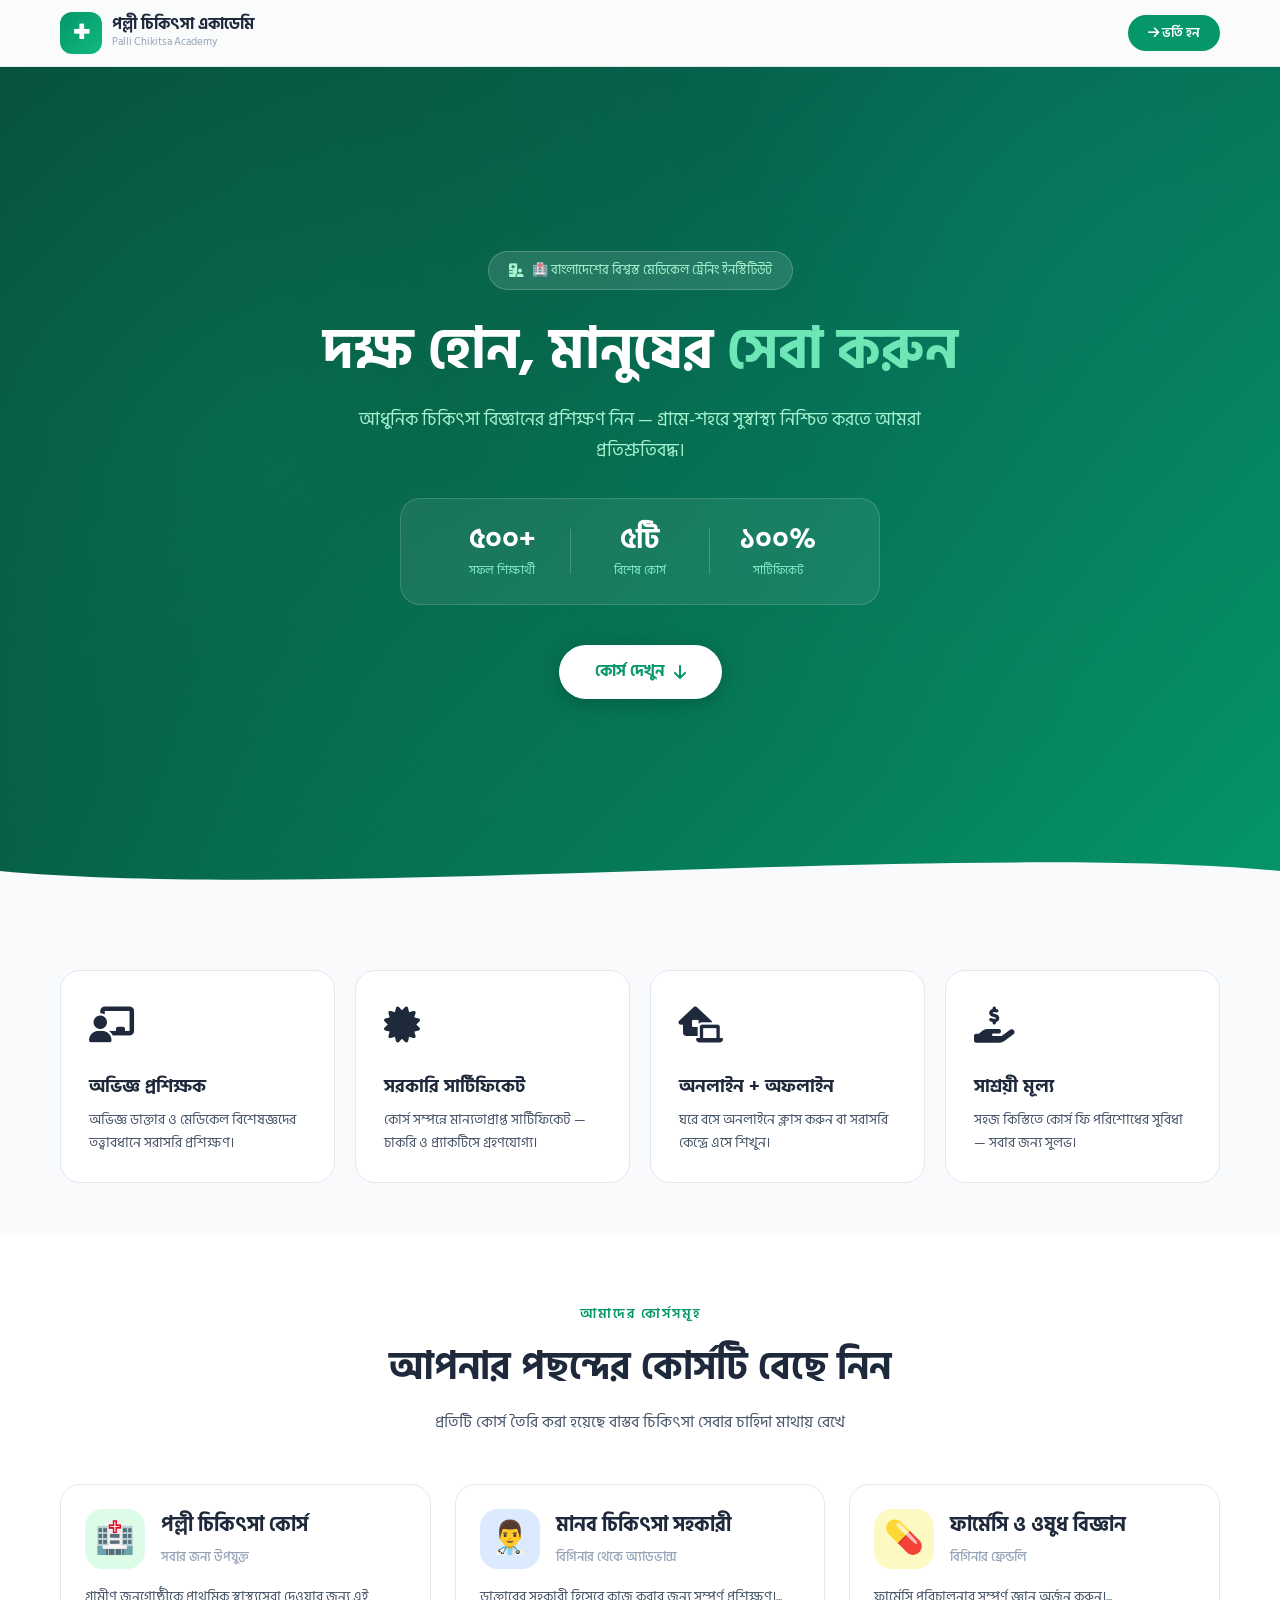
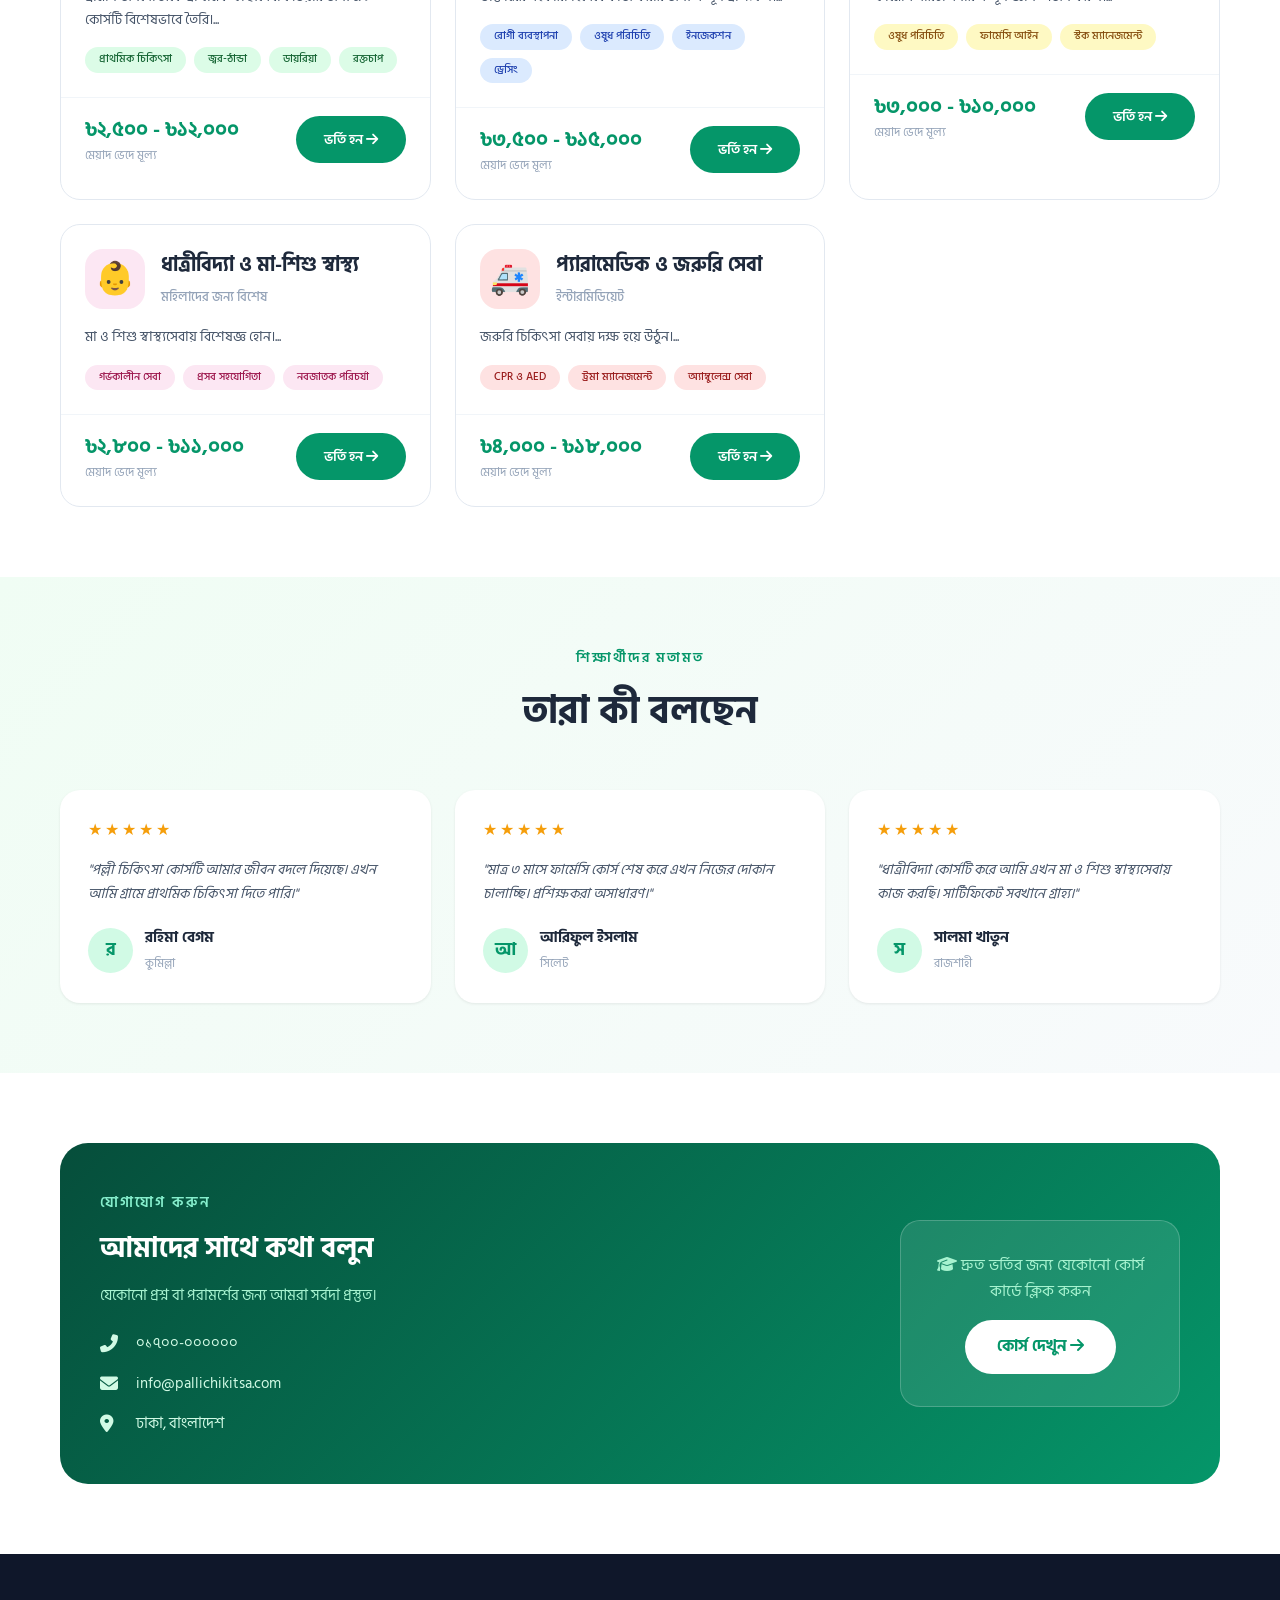
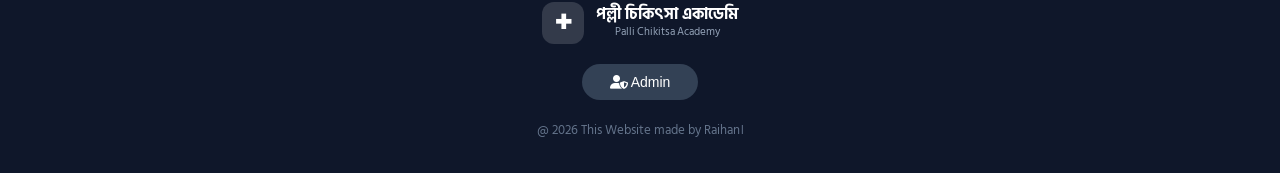
==== commit 23afa0de: "Update index.html" ====
--- a/index.html
+++ b/index.html
@@ -960,7 +960,6 @@
                 </div>
             </div>
             <div class="nav-buttons">
-                <a href="admin.html" class="admin-link"><i class="fas fa-user-shield"></i> অ্যাডমিন</a>
                 <a href="#courses" class="nav-cta"><i class="fas fa-arrow-right"></i> ভর্তি হন</a>
             </div>
         </div>
@@ -1048,18 +1047,25 @@
     </section>
 
     <footer class="footer">
-        <div class="container">
-            <div class="footer-logo">
-                <div class="logo-icon" style="background:rgba(255,255,255,0.15)" id="footerLogoIcon">✚</div>
-                <div>
-                    <div class="logo-title" style="color:#fff" id="footerSiteName">পল্লী চিকিৎসা একাডেমি</div>
-                    <div class="logo-sub" style="color:#94a3b8" id="footerSiteNameEn">Palli Chikitsa Academy</div>
-                </div>
+    <div class="container">
+        <div class="footer-logo">
+            <div class="logo-icon" style="background:rgba(255,255,255,0.15)" id="footerLogoIcon">✚</div>
+            <div>
+                <div class="logo-title" style="color:#fff" id="footerSiteName">পল্লী চিকিৎসা একাডেমি</div>
+                <div class="logo-sub" style="color:#94a3b8" id="footerSiteNameEn">Palli Chikitsa Academy</div>
             </div>
-            <p class="footer-copy">© ২০২৫ পল্লী চিকিৎসা একাডেমি। সকল অধিকার সংরক্ষিত।</p>
         </div>
-    </footer>
-
+        
+        <!-- ⭐ অ্যাডমিন বাটন (শুধু এখানেই থাকবে) ⭐ -->
+        <div style="margin: 20px 0;">
+            <button id="adminLoginBtn" style="background: #334155; color: white; border: none; padding: 10px 28px; border-radius: 40px; cursor: pointer; font-size: 14px;">
+                <i class="fas fa-user-shield"></i> Admin
+            </button>
+        </div>
+        
+        <p class="footer-copy">@ 2026 This Website made by Raihan।</p>
+    </div>
+</footer>
     <div class="modal-overlay" id="modalOverlay">
         <div class="modal-box">
             <button class="modal-close" id="modalClose"><i class="fas fa-times"></i></button>
@@ -1107,7 +1113,7 @@
 
     <script>
         // ==================== গুগল স্ক্রিপ্ট URL ====================
-        var SCRIPT_URL = "https://script.google.com/macros/s/YOUR_DEPLOYED_ID/exec";
+        var SCRIPT_URL = "https://script.google.com/macros/s/AKfycby_kO-bh6F0aCEnv1ObBBvIJzn-munFV7vpTl3fXz9VDzK5fQcPOVyRwxGecUHcfqxHOg/exec";
 
         // ==================== সাইট সেটিংস লোড ====================
         let siteSettings = {
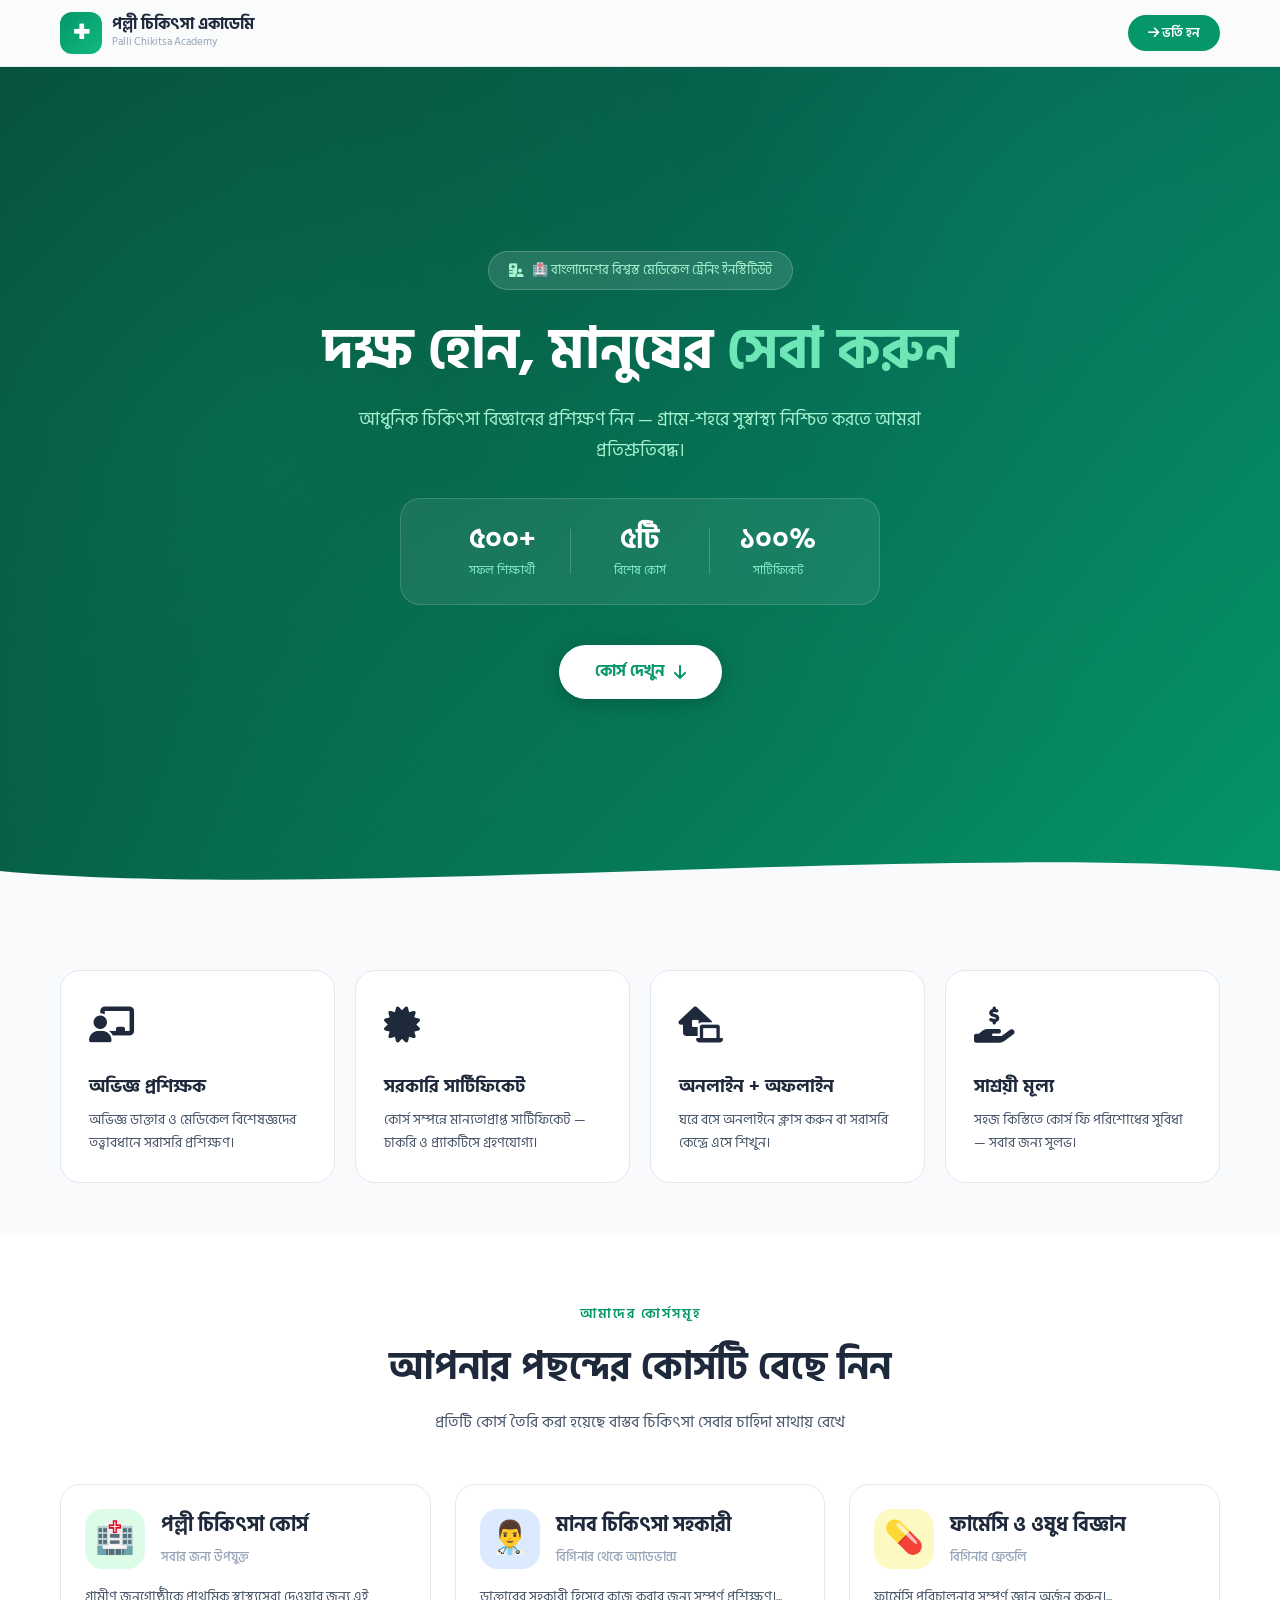
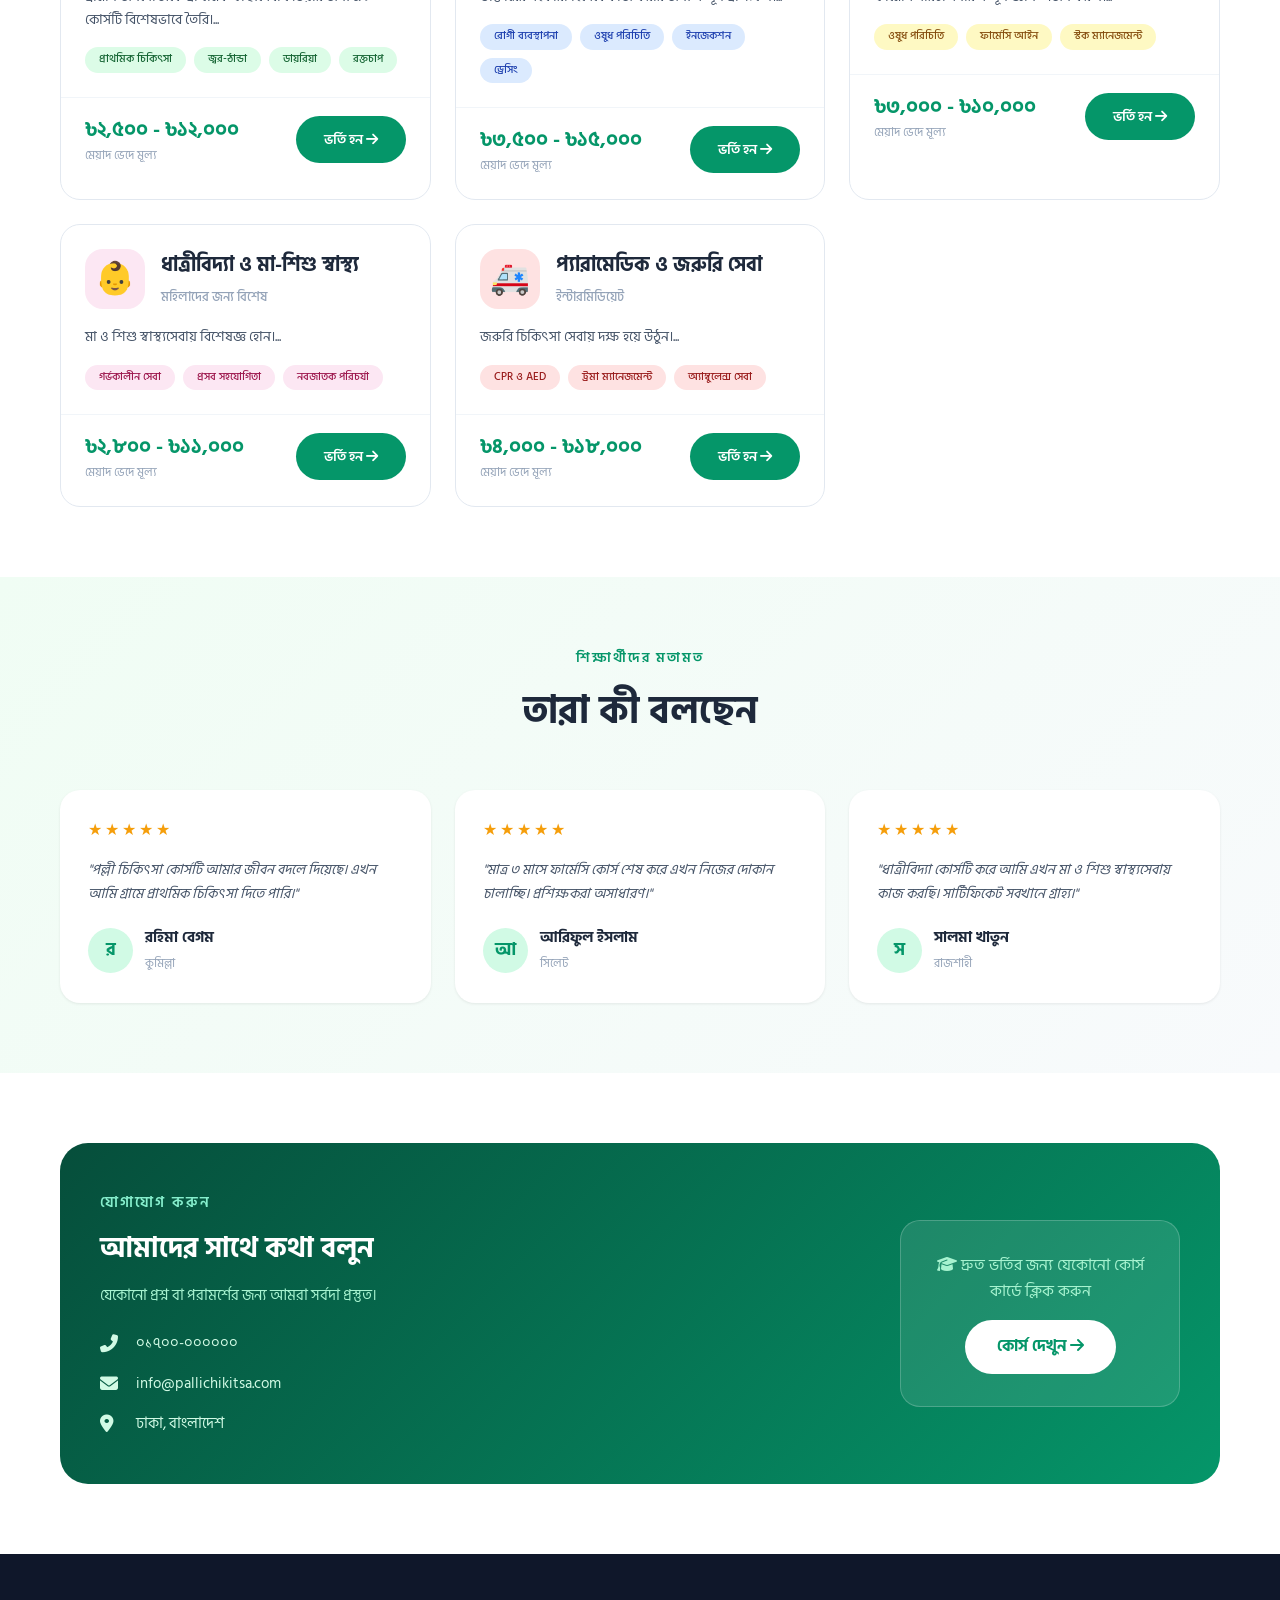
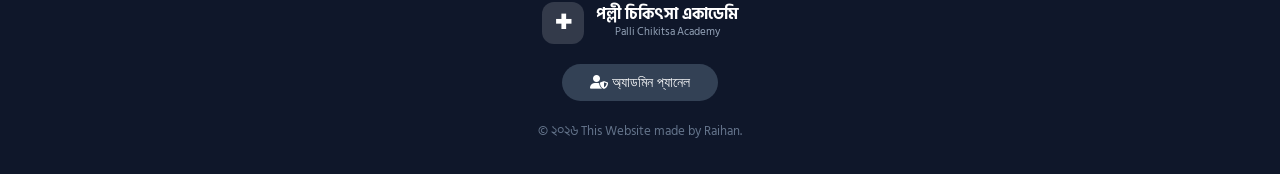
==== commit aa98b86a: "Update index.html" ====
--- a/index.html
+++ b/index.html
@@ -111,21 +111,6 @@
             display: flex;
             gap: 12px;
             align-items: center;
-        }
-
-        .admin-link {
-            background: #f1f5f9;
-            color: #475569;
-            padding: 8px 16px;
-            border-radius: 40px;
-            font-size: 13px;
-            font-weight: 600;
-            transition: all 0.2s;
-            text-decoration: none;
-        }
-
-        .admin-link:hover {
-            background: #e2e8f0;
         }
 
         .nav-cta {
@@ -1047,25 +1032,44 @@
     </section>
 
     <footer class="footer">
-    <div class="container">
-        <div class="footer-logo">
-            <div class="logo-icon" style="background:rgba(255,255,255,0.15)" id="footerLogoIcon">✚</div>
-            <div>
-                <div class="logo-title" style="color:#fff" id="footerSiteName">পল্লী চিকিৎসা একাডেমি</div>
-                <div class="logo-sub" style="color:#94a3b8" id="footerSiteNameEn">Palli Chikitsa Academy</div>
+        <div class="container">
+            <div class="footer-logo">
+                <div class="logo-icon" style="background:rgba(255,255,255,0.15)" id="footerLogoIcon">✚</div>
+                <div>
+                    <div class="logo-title" style="color:#fff" id="footerSiteName">পল্লী চিকিৎসা একাডেমি</div>
+                    <div class="logo-sub" style="color:#94a3b8" id="footerSiteNameEn">Palli Chikitsa Academy</div>
+                </div>
             </div>
+            
+            <!-- অ্যাডমিন বাটন -->
+            <div style="margin: 20px 0;">
+                <button id="adminLoginBtn" style="background: #334155; color: white; border: none; padding: 10px 28px; border-radius: 40px; cursor: pointer; font-size: 14px;">
+                    <i class="fas fa-user-shield"></i> অ্যাডমিন প্যানেল
+                </button>
+            </div>
+            
+            <p class="footer-copy">© ২০২৬ This Website made by Raihan.</p>
         </div>
-        
-        <!-- ⭐ অ্যাডমিন বাটন (শুধু এখানেই থাকবে) ⭐ -->
-        <div style="margin: 20px 0;">
-            <button id="adminLoginBtn" style="background: #334155; color: white; border: none; padding: 10px 28px; border-radius: 40px; cursor: pointer; font-size: 14px;">
-                <i class="fas fa-user-shield"></i> Admin
-            </button>
+    </footer>
+
+    <!-- পাসওয়ার্ড মডাল -->
+    <div id="passwordModal" style="display: none; position: fixed; inset: 0; background: rgba(0,0,0,0.8); z-index: 999999; align-items: center; justify-content: center;">
+        <div style="background: white; border-radius: 28px; padding: 32px; max-width: 380px; width: 90%; text-align: center;">
+            <i class="fas fa-lock" style="font-size: 48px; color: #059669; margin-bottom: 16px;"></i>
+            <h3 style="margin-bottom: 16px;">অ্যাডমিন অ্যাক্সেস</h3>
+            <input type="password" id="adminPassword" placeholder="পাসওয়ার্ড দিন" style="width: 100%; padding: 14px; border: 1.5px solid #e2e8f0; border-radius: 16px; margin-bottom: 16px; font-size: 16px;">
+            <div style="display: flex; gap: 12px; margin-bottom: 16px;">
+                <button id="passwordSubmitBtn" style="flex:1; background: #059669; color: white; border: none; padding: 12px; border-radius: 40px; cursor: pointer;">প্রবেশ করুন</button>
+                <button id="passwordCancelBtn" style="flex:1; background: #e2e8f0; border: none; padding: 12px; border-radius: 40px; cursor: pointer;">বাতিল</button>
+            </div>
+            <div style="display: flex; align-items: center; justify-content: center; gap: 8px;">
+                <input type="checkbox" id="savePasswordCheckbox" style="width: 18px; height: 18px;">
+                <label for="savePasswordCheckbox" style="font-size: 13px; color: #64748b;">পাসওয়ার্ড সেভ করুন</label>
+            </div>
+            <p style="font-size: 12px; color: #94a3b8; margin-top: 16px;">ডিফল্ট পাসওয়ার্ড: <strong>admin123</strong></p>
         </div>
-        
-        <p class="footer-copy">@ 2026 This Website made by Raihan।</p>
     </div>
-</footer>
+
     <div class="modal-overlay" id="modalOverlay">
         <div class="modal-box">
             <button class="modal-close" id="modalClose"><i class="fas fa-times"></i></button>
@@ -1247,7 +1251,6 @@
             });
         }
 
-        // ==================== মডাল ফাংশন ====================
         function openModal(index) {
             currentSelectedCourse = courses[index];
             const c = currentSelectedCourse;
@@ -1277,24 +1280,15 @@
                 modalDetail.innerHTML = `<p class="md-desc">${c.desc}</p><div class="md-stats"><div class="md-stat"><label>মূল্য পরিসর</label><span>${c.priceRange}</span></div><div class="md-stat"><label>লেভেল</label><span>${c.level}</span></div><div class="md-stat"><label>আসন সংখ্যা</label><span>${c.seats}</span></div></div>${planSelectorHtml}<div class="md-topics">${topicsHtml}</div>`;
             }
             
-            const fName = document.getElementById('fName');
-            if (fName) fName.value = '';
-            const fPhone = document.getElementById('fPhone');
-            if (fPhone) fPhone.value = '';
-            const fAddress = document.getElementById('fAddress');
-            if (fAddress) fAddress.value = '';
-            const fMessage = document.getElementById('fMessage');
-            if (fMessage) fMessage.value = '';
-            
-            const modalFormWrap = document.getElementById('modalFormWrap');
-            if (modalFormWrap) modalFormWrap.style.display = 'block';
-            const modalSuccess = document.getElementById('modalSuccess');
-            if (modalSuccess) modalSuccess.style.display = 'none';
-            const btnSubmit = document.getElementById('btnSubmit');
-            if (btnSubmit) {
-                btnSubmit.disabled = false;
-                btnSubmit.innerHTML = '<i class="fas fa-paper-plane"></i> আবেদন জমা দিন';
-            }
+            document.getElementById('fName').value = '';
+            document.getElementById('fPhone').value = '';
+            document.getElementById('fAddress').value = '';
+            document.getElementById('fMessage').value = '';
+            
+            document.getElementById('modalFormWrap').style.display = 'block';
+            document.getElementById('modalSuccess').style.display = 'none';
+            document.getElementById('btnSubmit').disabled = false;
+            document.getElementById('btnSubmit').innerHTML = '<i class="fas fa-paper-plane"></i> আবেদন জমা দিন';
             
             setTimeout(() => {
                 const planDropdown = document.getElementById('planDropdown');
@@ -1317,20 +1311,16 @@
                 }
             }, 50);
             
-            const modalOverlay = document.getElementById('modalOverlay');
-            if (modalOverlay) modalOverlay.classList.add('active');
+            document.getElementById('modalOverlay').classList.add('active');
             document.body.style.overflow = 'hidden';
-            const modalBox = document.querySelector('.modal-box');
-            if (modalBox) modalBox.scrollTop = 0;
+            document.querySelector('.modal-box').scrollTop = 0;
         }
 
         function closeModal() {
-            const modalOverlay = document.getElementById('modalOverlay');
-            if (modalOverlay) modalOverlay.classList.remove('active');
+            document.getElementById('modalOverlay').classList.remove('active');
             document.body.style.overflow = '';
         }
 
-        // ==================== ফর্ম সাবমিট ====================
         document.getElementById('btnSubmit')?.addEventListener('click', function() {
             const name = document.getElementById('fName')?.value.trim();
             const phone = document.getElementById('fPhone')?.value.trim();
@@ -1381,10 +1371,8 @@
                 }).catch(e => console.log("Submit error:", e));
             }
             
-            const modalFormWrap = document.getElementById('modalFormWrap');
-            if (modalFormWrap) modalFormWrap.style.display = 'none';
-            const modalSuccess = document.getElementById('modalSuccess');
-            if (modalSuccess) modalSuccess.style.display = 'block';
+            document.getElementById('modalFormWrap').style.display = 'none';
+            document.getElementById('modalSuccess').style.display = 'block';
         });
         
         document.getElementById('modalClose')?.addEventListener('click', closeModal);
@@ -1407,6 +1395,75 @@
         
         loadSiteSettings();
         loadCoursesFromStorage();
+
+        // ==================== অ্যাডমিন পাসওয়ার্ড সিস্টেম ====================
+        const ADMIN_PASSWORD = "admin123";
+        const PASSWORD_STORAGE_KEY = "palli_admin_password_saved";
+
+        const passwordModal = document.getElementById('passwordModal');
+        const adminLoginBtn = document.getElementById('adminLoginBtn');
+        const passwordSubmitBtn = document.getElementById('passwordSubmitBtn');
+        const passwordCancelBtn = document.getElementById('passwordCancelBtn');
+        const adminPasswordInput = document.getElementById('adminPassword');
+        const savePasswordCheckbox = document.getElementById('savePasswordCheckbox');
+
+        function checkSavedPassword() {
+            const savedPassword = localStorage.getItem(PASSWORD_STORAGE_KEY);
+            if (savedPassword === ADMIN_PASSWORD) {
+                window.location.href = "admin.html";
+            }
+        }
+
+        function verifyPassword() {
+            const enteredPassword = adminPasswordInput.value;
+            if (enteredPassword === ADMIN_PASSWORD) {
+                if (savePasswordCheckbox && savePasswordCheckbox.checked) {
+                    localStorage.setItem(PASSWORD_STORAGE_KEY, ADMIN_PASSWORD);
+                }
+                passwordModal.style.display = 'none';
+                window.location.href = "admin.html";
+            } else {
+                alert('❌ ভুল পাসওয়ার্ড! সঠিক পাসওয়ার্ড দিন।');
+                if (adminPasswordInput) adminPasswordInput.value = '';
+                if (adminPasswordInput) adminPasswordInput.focus();
+            }
+        }
+
+        if (adminLoginBtn) {
+            adminLoginBtn.addEventListener('click', function() {
+                if (passwordModal) {
+                    if (adminPasswordInput) adminPasswordInput.value = '';
+                    passwordModal.style.display = 'flex';
+                    if (adminPasswordInput) adminPasswordInput.focus();
+                }
+            });
+        }
+
+        if (passwordSubmitBtn) {
+            passwordSubmitBtn.addEventListener('click', verifyPassword);
+        }
+
+        if (adminPasswordInput) {
+            adminPasswordInput.addEventListener('keypress', function(e) {
+                if (e.key === 'Enter') verifyPassword();
+            });
+        }
+
+        if (passwordCancelBtn) {
+            passwordCancelBtn.addEventListener('click', function() {
+                if (passwordModal) passwordModal.style.display = 'none';
+            });
+        }
+
+        if (passwordModal) {
+            passwordModal.addEventListener('click', function(e) {
+                if (e.target === passwordModal) {
+                    passwordModal.style.display = 'none';
+                }
+            });
+        }
+
+        checkSavedPassword();
     </script>
 </body>
 </html>
